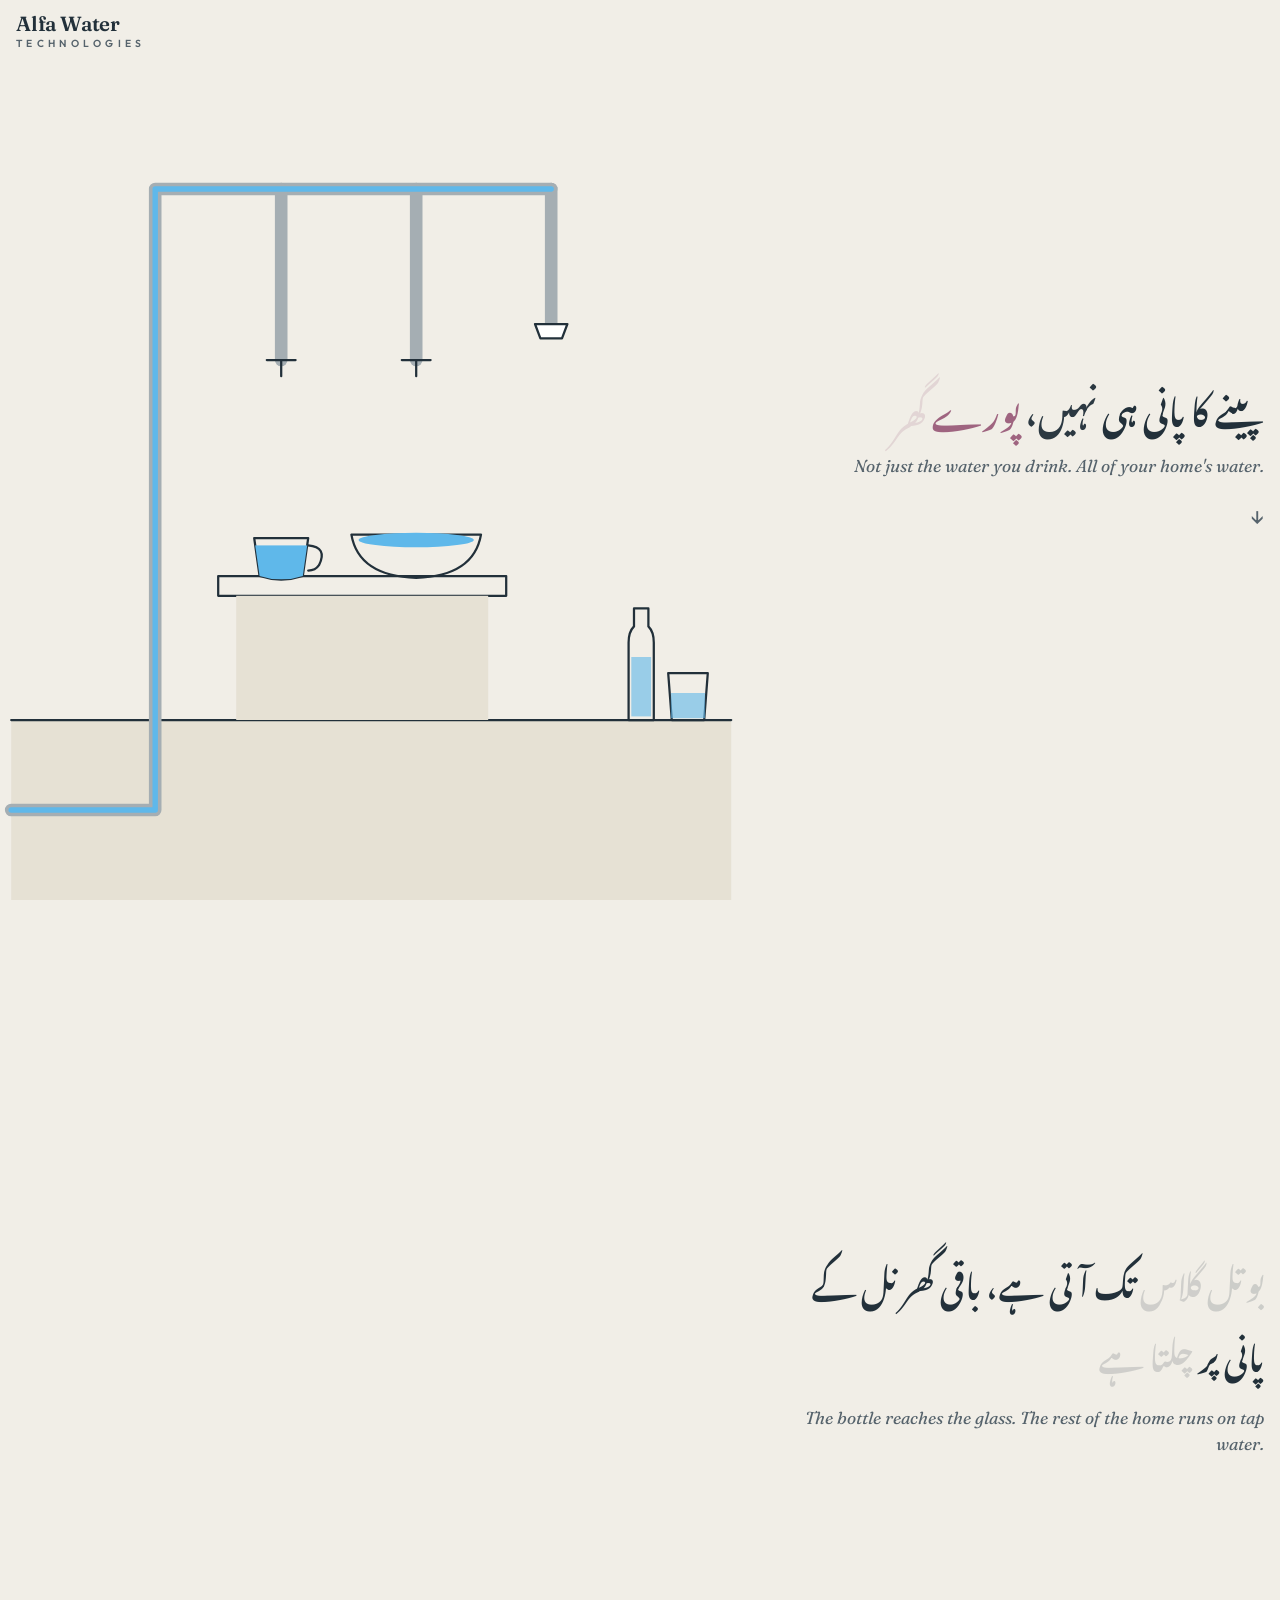
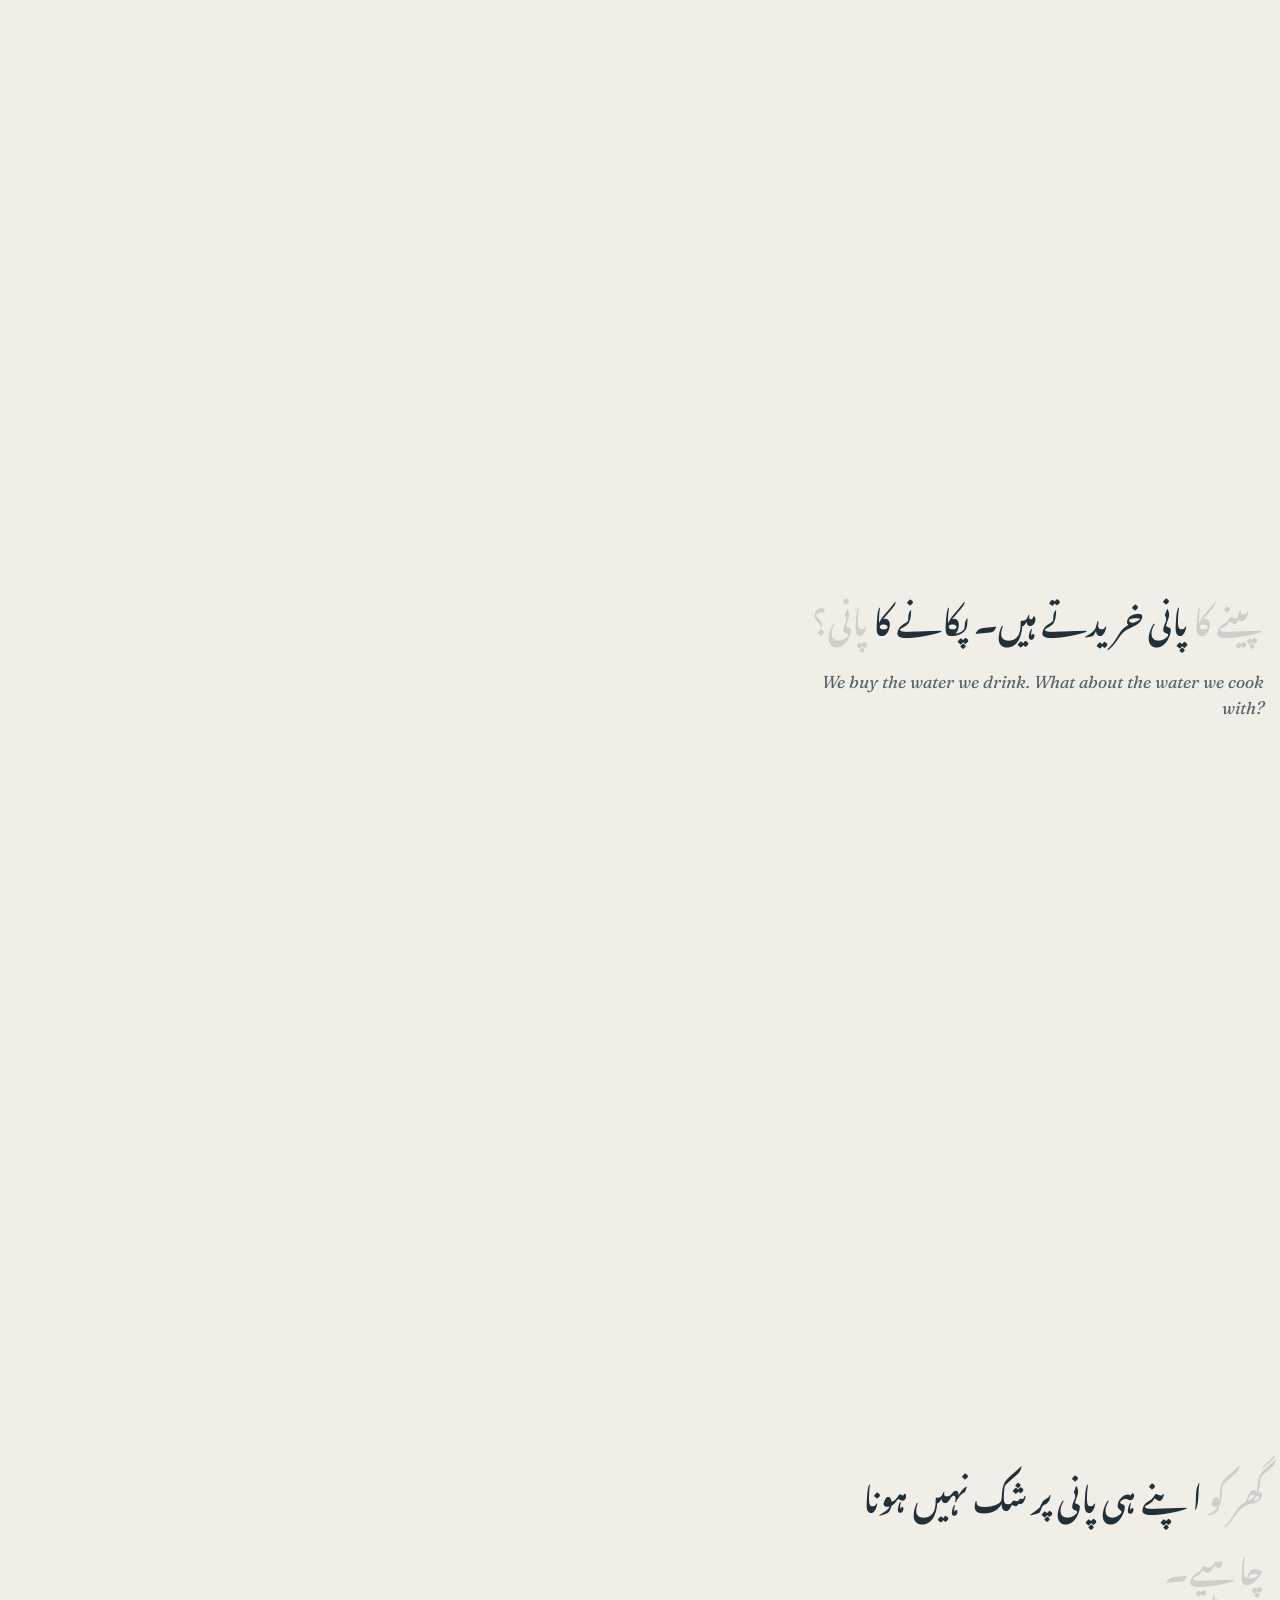
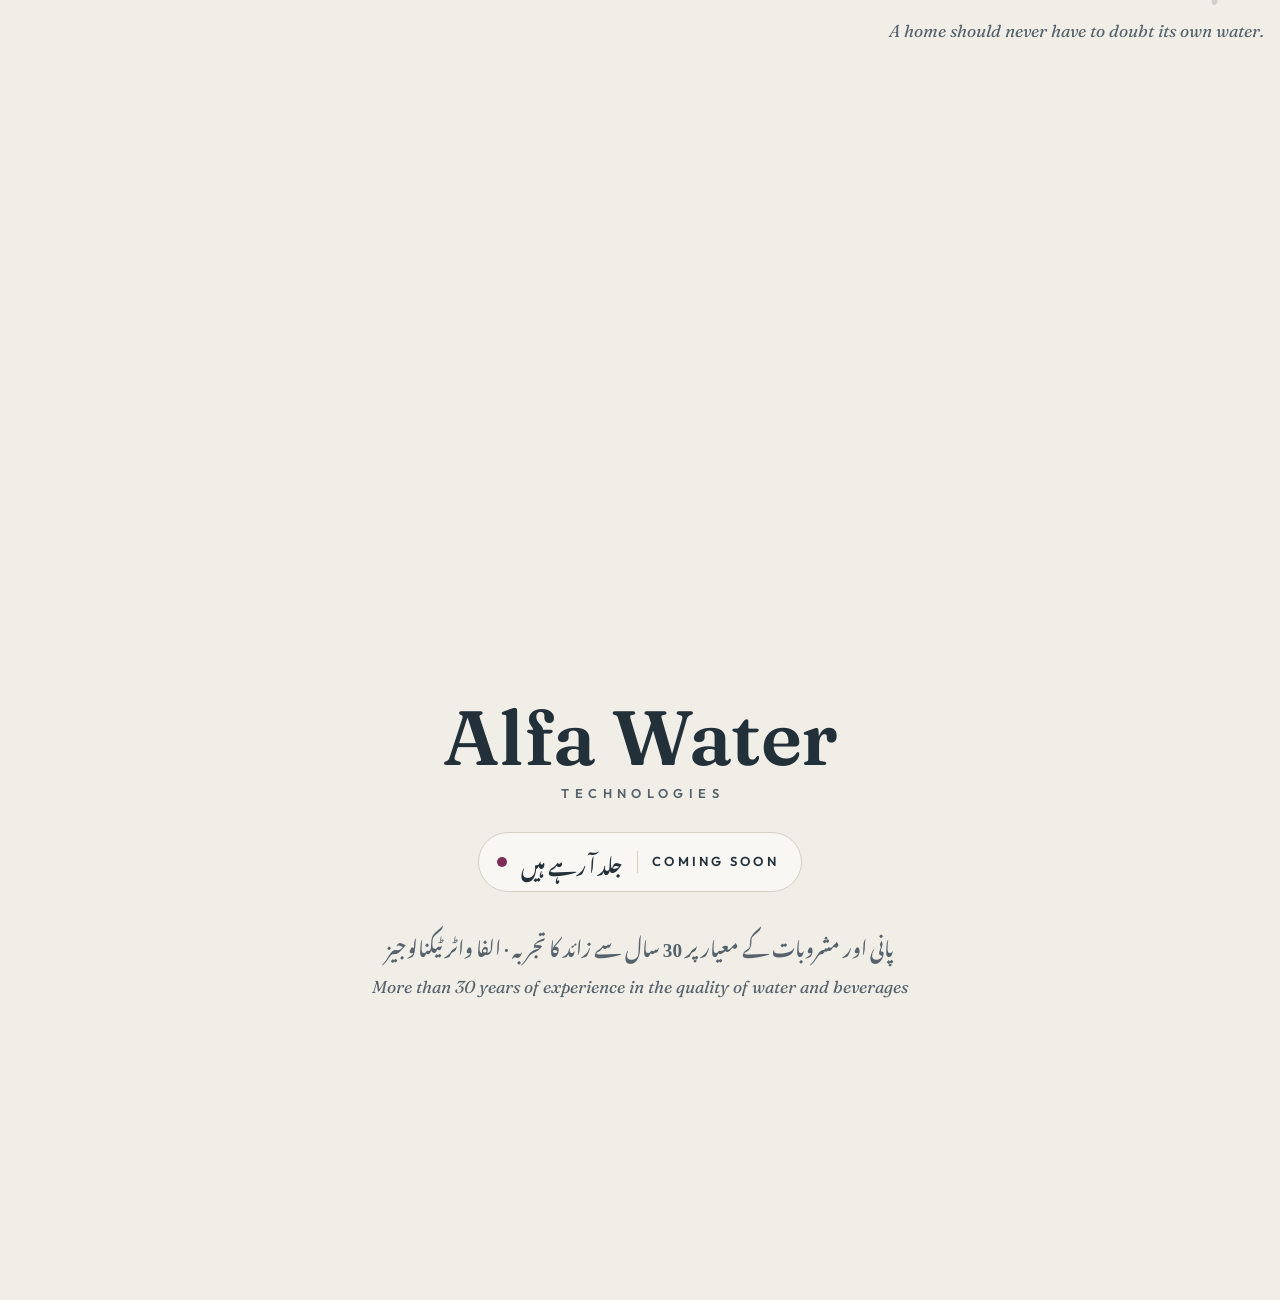
==== alfa/index.html @ 65c17120 "website" ====
<!doctype html>
<html lang="en">
<head>
<meta charset="utf-8">
<meta name="viewport" content="width=device-width, initial-scale=1, viewport-fit=cover">
<title>Alfa Water Technologies | Coming soon</title>
<meta name="description" content="پینے کا پانی ہی نہیں، پورے گھر کا پانی۔ Not just the water you drink. All of your home's water. Coming soon.">
<meta property="og:type" content="website">
<meta property="og:title" content="Alfa Water Technologies | Coming soon">
<meta property="og:description" content="پینے کا پانی ہی نہیں، پورے گھر کا پانی۔ Not just the water you drink. All of your home's water.">
<meta property="og:url" content="https://www.alfawater.pk/alfa/">
<meta property="og:image" content="https://www.alfawater.pk/alfa/og-image.jpg">
<meta property="og:image:width" content="1200">
<meta property="og:image:height" content="630">
<meta name="twitter:card" content="summary_large_image">
<link rel="canonical" href="https://www.alfawater.pk/alfa/">
<meta name="theme-color" content="#F1EEE7">
<link rel="icon" href="../favicon.svg" type="image/svg+xml">
<link rel="preload" href="../fonts/nastaliq-600.woff2" as="font" type="font/woff2" crossorigin>
<link rel="stylesheet" href="../css/base.css">
<style>
/* /alfa: water comes in from the street, runs through the house pipes, and reaches every nal. */
.spark{fill:none;stroke:#fff;stroke-width:2;stroke-linecap:round;stroke-dasharray:6 22;opacity:0;animation:run 1.2s linear infinite}
@keyframes run{to{stroke-dashoffset:-28}}
.ground{fill:#E6E1D4}
.dash{fill:none;stroke:var(--soft);stroke-width:3;stroke-dasharray:4 9;stroke-linecap:round}
.cue{display:block;margin-top:22px;font-size:22px;color:var(--soft);animation:nudge 2.4s ease-in-out infinite;text-align:right}
@keyframes nudge{0%,100%{transform:translateY(0)}50%{transform:translateY(7px)}}
.lbl{font-size:26px}
@media (max-width:860px){ .cue{text-align:center} }
</style>
</head>
<body>
<div class="mark" id="mark">Alfa Water<small>TECHNOLOGIES</small></div>

<div class="track" id="track">
  <div class="stage" aria-hidden="true">
    <svg id="scene" viewBox="0 0 800 1000" preserveAspectRatio="xMidYMid meet" role="img" aria-label="A cross-section of a home. Water comes in from the street main, rises through the wall and runs along the ceiling to the chai tap, the sabzi tap and the shower. A bottle only ever reaches a glass.">
      <rect class="ground" x="0" y="800" width="800" height="200"/>
      <path class="out" d="M0 800H800"/>
      <path class="out" d="M130 800V210H690" style="opacity:0"/>

      <!-- the pipes, grey -->
      <path class="pipe" d="M0 900H160V210H600"/>
      <path class="pipe" d="M300 210V400"/>
      <path class="pipe" d="M450 210V400"/>
      <path class="pipe" d="M600 210V360"/>

      <!-- the water inside them -->
      <path id="w0" class="flow draw" pathLength="1" d="M0 900H160V210H600"/>
      <path id="w1" class="flow draw" pathLength="1" d="M300 210V400"/>
      <path id="w2" class="flow draw" pathLength="1" d="M450 210V400"/>
      <path id="w3" class="flow draw" pathLength="1" d="M600 210V360"/>
      <path class="spark sp" d="M0 900H160V210H600"/>

      <!-- taps -->
      <g class="out">
        <path d="M284 400H316M300 400V418" /><path d="M434 400H466M450 400V418"/>
        <path d="M582 360H618L612 376H588Z" fill="#fff"/>
      </g>

      <!-- counter, cup, karahi -->
      <rect x="230" y="640" width="320" height="22" fill="var(--line)" class="out"/>
      <rect x="250" y="662" width="280" height="138" fill="#E6E1D4"/>
      <g transform="translate(300 598)">
        <clipPath id="cupC"><path d="M-30 0H30L24 42Q0 50-24 42Z"/></clipPath>
        <path d="M30 8q22 2 12 22-4 6-12 6" class="out"/>
        <path d="M-30 0H30L24 42Q0 50-24 42Z" fill="#fff" class="out"/>
        <rect id="cupF" x="-30" y="8" width="60" height="44" fill="var(--water)" opacity="0" clip-path="url(#cupC)"/>
      </g>
      <g transform="translate(450 594)">
        <path d="M-72 0H72Q64 46 0 48Q-64 46-72 0Z" fill="#2E3A42" class="out"/>
        <ellipse id="karF" cx="0" cy="6" rx="64" ry="8" fill="var(--water)" opacity="0"/>
      </g>
      <g id="drip" fill="var(--water)" opacity="0">
        <circle class="dr" cx="300" cy="430" r="4"/><circle class="dr" cx="450" cy="430" r="4"/>
      </g>

      <!-- shower spray -->
      <g id="spray" opacity="0" class="flow" style="stroke-width:3">
        <path d="M590 384V560M600 384V570M610 384V560M580 382L570 540M620 382L630 540"/>
      </g>

      <!-- labels, Urdu over a small English line -->
      <g id="labels" opacity="0" text-anchor="middle">
        <text class="lbl" x="300" y="700">چائے</text>
        <text class="lbl en" x="300" y="722" style="font-size:11px">CHAI</text>
        <text class="lbl" x="450" y="700">سبزی</text>
        <text class="lbl en" x="450" y="722" style="font-size:11px">SABZI</text>
        <text class="lbl" x="600" y="640">نہانا</text>
        <text class="lbl en" x="600" y="662" style="font-size:11px">BATH</text>
      </g>

      <!-- the bottle reaches only the glass -->
      <g id="bottle" transform="translate(700 800)">
        <path d="M-14 0V-86Q-14-98-8-104V-124H8V-104Q14-98 14-86V0Z" fill="rgba(255,255,255,.7)" class="out"/>
        <rect x="-11" y="-70" width="22" height="66" fill="var(--water)" opacity=".6"/>
      </g>
      <g transform="translate(752 800)">
        <path d="M-18 0L-22 -52H22L18 0Z" fill="rgba(255,255,255,.7)" class="out"/>
        <rect x="-19" y="-30" width="38" height="28" fill="var(--water)" opacity=".6"/>
      </g>
      <path id="btl" class="dash" d="M714 -0" style="opacity:0"/>
    </svg>
  </div>

  <section class="panel" id="p0">
    <div class="copy">
      <h1 class="ur tag" id="tagline" lang="ur" dir="rtl">پینے کا پانی ہی نہیں، <span class="k">پورے گھر</span> کا پانی</h1>
      <span class="en">Not just the water you drink. All of your home's water.</span>
      <span class="cue" aria-hidden="true">↓</span>
    </div>
  </section>

  <section class="panel" id="p1">
    <div class="copy stack">
      <p lang="ur" dir="rtl" class="ur" data-reveal>بوتل گلاس تک آتی ہے، باقی گھر نل کے پانی پر چلتا ہے</p>
      <span class="en">The bottle reaches the glass. The rest of the home runs on tap water.</span>
    </div>
  </section>

  <section class="panel" id="p2">
    <div class="copy stack">
      <p lang="ur" dir="rtl" class="ur" data-reveal>پینے کا پانی خریدتے ہیں۔ پکانے کا پانی؟</p>
      <span class="en">We buy the water we drink. What about the water we cook with?</span>
    </div>
  </section>

  <section class="panel" id="p3">
    <div class="copy stack">
      <p lang="ur" dir="rtl" class="ur" data-reveal>گھر کو اپنے ہی پانی پر شک نہیں ہونا چاہیے۔</p>
      <span class="en">A home should never have to doubt its own water.</span>
    </div>
  </section>

  <section class="panel end" id="p4">
    <div class="copy">
      <div class="endname">Alfa Water<small>TECHNOLOGIES</small></div>
      <div class="pill"><span class="dot"></span><span class="u" lang="ur" dir="rtl">جلد آ رہے ہیں</span><span class="bar"></span><span class="e">Coming soon</span></div>
      <div>
        <p lang="ur" dir="rtl" class="ur small">پانی اور مشروبات کے معیار پر 30 سال سے زائد کا تجربہ · الفا واٹر ٹیکنالوجیز</p>
        <span class="en" style="text-align:center">More than 30 years of experience in the quality of water and beverages</span>
      </div>
    </div>
  </section>
</div>

<script src="../js/gsap.min.js"></script>
<script src="../js/ScrollTrigger.min.js"></script>
<script src="../js/story.js"></script>
<script>
(function(){
  var S = window.Story, $ = function(s){ return document.querySelector(s); }, $$ = function(s){ return document.querySelectorAll(s); };
  var svg = $('#scene');
  function frame(){ svg.setAttribute('viewBox', window.innerWidth <= 860 ? '0 120 800 800' : '0 0 800 1000'); }
  frame(); window.addEventListener('resize', frame);

  // the bottle's short dashed path to the glass
  $('#btl').setAttribute('d', 'M714 720C722 700 734 700 742 724');

  S.fit($('#tagline'));
  S.intro($('#tagline'), .4);
  $$('[data-reveal]').forEach(S.reveal);
  if(!S.ready) return;
  gsap.registerPlugin(ScrollTrigger);

  // complete without motion
  if(S.reduce){
    $$('.draw').forEach(function(p){ p.style.opacity = 1; });
    ['#cupF','#karF','#labels','#spray'].forEach(function(s){ $(s).style.opacity = 1; });
    $('#btl').style.opacity = 1;
    new IntersectionObserver(function(es){ es.forEach(function(e){ $('#scene').style.opacity = e.isIntersecting ? 0 : 1; }); }, {threshold: .5}).observe($('#p4'));
    return;
  }

  // on load the water comes in from the street and runs to every tap
  var intro = gsap.timeline({delay: .3, defaults: {ease: 'none'}});
  [['#w0',0,2.2],['#w1',2.0,.5],['#w2',2.1,.5],['#w3',2.2,.5]].forEach(function(a){ S.draw(intro, $(a[0]), a[1], a[2]); });
  intro.to('.sp', {opacity: .65, duration: .3}, 2.5).to('#drip', {opacity: 1, duration: .2}, 2.7);
  gsap.fromTo('.dr', {y: 0, opacity: 1}, {y: 40, opacity: 0, duration: .9, repeat: -1, stagger: .45, ease: 'power1.in', delay: 3.2});

  // then the page scrolls
  gsap.set(['#cupF','#karF','#spray','#labels'], {opacity: 0});
  var tl = gsap.timeline({defaults: {ease: 'none'}, scrollTrigger: {trigger: '#track', start: 'top top', end: 'bottom bottom', scrub: .8}});
  tl.to('#btl', {opacity: 1, duration: .3}, .9);
  tl.to('#bottle', {y: -6, duration: .2, yoyo: true, repeat: 1}, 1.0);
  tl.to('#labels', {opacity: 1, duration: .3}, 1.0);
  tl.to('#spray', {opacity: .9, duration: .3}, 1.3);
  tl.to('#cupF', {opacity: 1, duration: .4}, 2.0);
  tl.to('#karF', {opacity: 1, duration: .5}, 2.2);
  tl.to('#scene', {opacity: 0, duration: .2}, 3.55);
  tl.to({}, {duration: .01}, 3.99);

  ScrollTrigger.create({trigger: '#p4', start: 'top 70%', toggleClass: {targets: '#mark', className: 'off'}});
})();
</script>
</body>
</html>
---- css/base.css ----
/* Alfa Water journey pages: shared style. Temporary colours until the logo and colours are chosen. */
@font-face{font-family:"Nastaliq";src:url(../fonts/nastaliq-600.woff2) format("woff2");font-weight:600;font-style:normal;font-display:swap}
@font-face{font-family:"Fraunces";src:url(../fonts/fraunces-600.woff2) format("woff2");font-weight:600;font-style:normal;font-display:swap}
@font-face{font-family:"Fraunces";src:url(../fonts/fraunces-400-italic.woff2) format("woff2");font-weight:400;font-style:italic;font-display:swap}
@font-face{font-family:"Outfit";src:url(../fonts/outfit-400.woff2) format("woff2");font-weight:400;font-style:normal;font-display:swap}
@font-face{font-family:"Outfit";src:url(../fonts/outfit-600.woff2) format("woff2");font-weight:600;font-style:normal;font-display:swap}

:root{
  color-scheme:light;
  --page:#F1EEE7;      /* chuna */
  --paper:#FBFAF7;
  --ink:#22303A;
  --soft:#56636C;
  --line:#D6D0C3;
  --key:#7E2E57;       /* phalsa, for the key words and the coming soon dot */
  --water:#5FB8EA;     /* clean water is crystal blue */
  --water-lt:#BFE6FA;
  --rust:#B5652A;      /* rust belongs to the dirt only */
  --sun:#FFF1C9;
  --pipe:#A5AEB3;
  --gutter:max(16px,env(safe-area-inset-left,0px));
  --gutter-r:max(16px,env(safe-area-inset-right,0px));
}
*{box-sizing:border-box;margin:0;padding:0}
html{-webkit-text-size-adjust:100%}
body{background:var(--page);color:var(--ink);font-family:"Outfit",system-ui,sans-serif;line-height:1.5;overflow-x:hidden}
a{color:inherit}

/* the name, fixed top left */
.mark{position:fixed;z-index:5;left:var(--gutter);top:calc(14px + env(safe-area-inset-top,0px));font-family:"Fraunces",Georgia,serif;font-weight:600;font-size:clamp(17px,1.6vw,22px);line-height:1;color:var(--ink);letter-spacing:-.2px;transition:opacity .5s}
.mark small{display:block;margin-top:.45em;font-family:"Outfit",system-ui,sans-serif;font-weight:600;font-size:.5em;letter-spacing:.42em;color:var(--soft)}
.mark.off{opacity:0;pointer-events:none}

/* the scene stays, the words scroll over it */
.track{position:relative}
.stage{position:sticky;top:0;height:100svh;margin-bottom:-100svh;z-index:0;overflow:hidden}
.stage svg{position:absolute;left:0;top:0;width:58%;height:100%;display:block;overflow:visible}
.panel{position:relative;z-index:1;min-height:100svh;display:flex;align-items:center;justify-content:flex-end;padding:0 var(--gutter-r) 0 var(--gutter)}
.copy{width:min(38%,520px);text-align:right}
.ur{font-family:"Nastaliq","Noto Nastaliq Urdu",serif;font-weight:600;direction:rtl;color:var(--ink);line-height:2.25;font-size:clamp(21px,2.5vw,34px)}
.ur .k{color:var(--key)}
.ur.tag{white-space:nowrap;display:block;font-size:clamp(20px,2.7vw,38px)}
.ur.small{font-size:clamp(15px,1.5vw,20px);line-height:2.1;color:var(--soft)}
.en{display:block;margin-top:10px;direction:ltr;font-family:"Fraunces",Georgia,serif;font-style:italic;font-weight:400;font-size:clamp(14px,1.35vw,18px);line-height:1.5;color:var(--soft)}
.stack>*+*{margin-top:18px}

.pill{display:inline-flex;align-items:center;gap:14px;padding:10px 22px 10px 18px;border-radius:999px;border:1.5px solid var(--line);background:rgba(255,255,255,.55)}
.pill .dot{width:10px;height:10px;border-radius:50%;background:var(--key);position:relative}
.pill .dot::after{content:"";position:absolute;inset:-6px;border-radius:50%;border:2px solid var(--key);opacity:0;animation:ping 2.2s ease-out infinite}
@keyframes ping{0%{opacity:.6;transform:scale(.6)}100%{opacity:0;transform:scale(1.8)}}
.pill .u,.pill .e{white-space:nowrap}
.pill .u{font-family:"Nastaliq","Noto Nastaliq Urdu",serif;font-weight:600;font-size:20px;line-height:1.9;direction:rtl}
.pill .e{font-weight:600;font-size:13px;letter-spacing:.24em;text-transform:uppercase}
.pill .bar{width:1px;height:22px;background:var(--line)}

.endname{font-family:"Fraunces",Georgia,serif;font-weight:600;font-size:clamp(40px,6vw,84px);line-height:1;letter-spacing:-.5px}
.endname small{display:block;margin-top:10px;font-family:"Outfit",system-ui,sans-serif;font-weight:600;font-size:clamp(11px,1vw,14px);letter-spacing:.42em;color:var(--soft);padding-left:.42em}
.panel.end{justify-content:center;text-align:center;background:var(--page);z-index:2}
.panel.end .copy{width:min(92%,760px);text-align:center;display:flex;flex-direction:column;align-items:center;gap:clamp(18px,3vw,32px)}

/* scene drawing helpers */
.pipe{fill:none;stroke:var(--pipe);stroke-linecap:round;stroke-linejoin:round;stroke-width:14}
.flow{fill:none;stroke:var(--water);stroke-linecap:round;stroke-linejoin:round;stroke-width:6}
.flow.rust{stroke:var(--rust)}
.draw{stroke-dasharray:1;stroke-dashoffset:0}
.out{fill:none;stroke:var(--ink);stroke-width:2.5;stroke-linejoin:round;stroke-linecap:round}
.lbl{font-family:"Nastaliq","Noto Nastaliq Urdu",serif;font-weight:600;fill:var(--ink);font-size:30px;direction:rtl}
.lbl.en{font-family:"Outfit",system-ui,sans-serif;font-weight:600;font-style:normal;font-size:12px;letter-spacing:.14em;fill:var(--soft);margin:0;display:inline;line-height:1}

@media (max-width:860px){
  .stage svg{width:100%;height:60%;top:calc(34px + env(safe-area-inset-top,0px))}
  .panel{align-items:flex-end;justify-content:center;padding-bottom:calc(5svh + env(safe-area-inset-bottom,0px))}
  .copy{width:100%;text-align:center;padding:34px 0 0;background:linear-gradient(to top,var(--page) 74%,rgba(241,238,231,0))}
  .en{text-align:center}
  .ur{font-size:clamp(20px,5.6vw,28px)}
  .ur.tag{font-size:clamp(18px,5vw,24px)}
  .ur.small{font-size:16px}
  .panel.end{align-items:center}
  .panel.end .copy{background:none;padding:0}
  .pill{gap:10px;padding:8px 16px 8px 14px}
  .pill .u{font-size:18px}
  .pill .e{font-size:12px;letter-spacing:.16em}
}
@media (max-width:860px) and (max-height:700px){
  .stage svg{height:42%}
  .copy{padding-top:16px}
  .ur{font-size:clamp(17px,4.6vw,22px);line-height:2.1}
  .en{font-size:13px}
}
@media (prefers-reduced-motion:reduce){
  *{animation:none!important;transition:none!important}
}
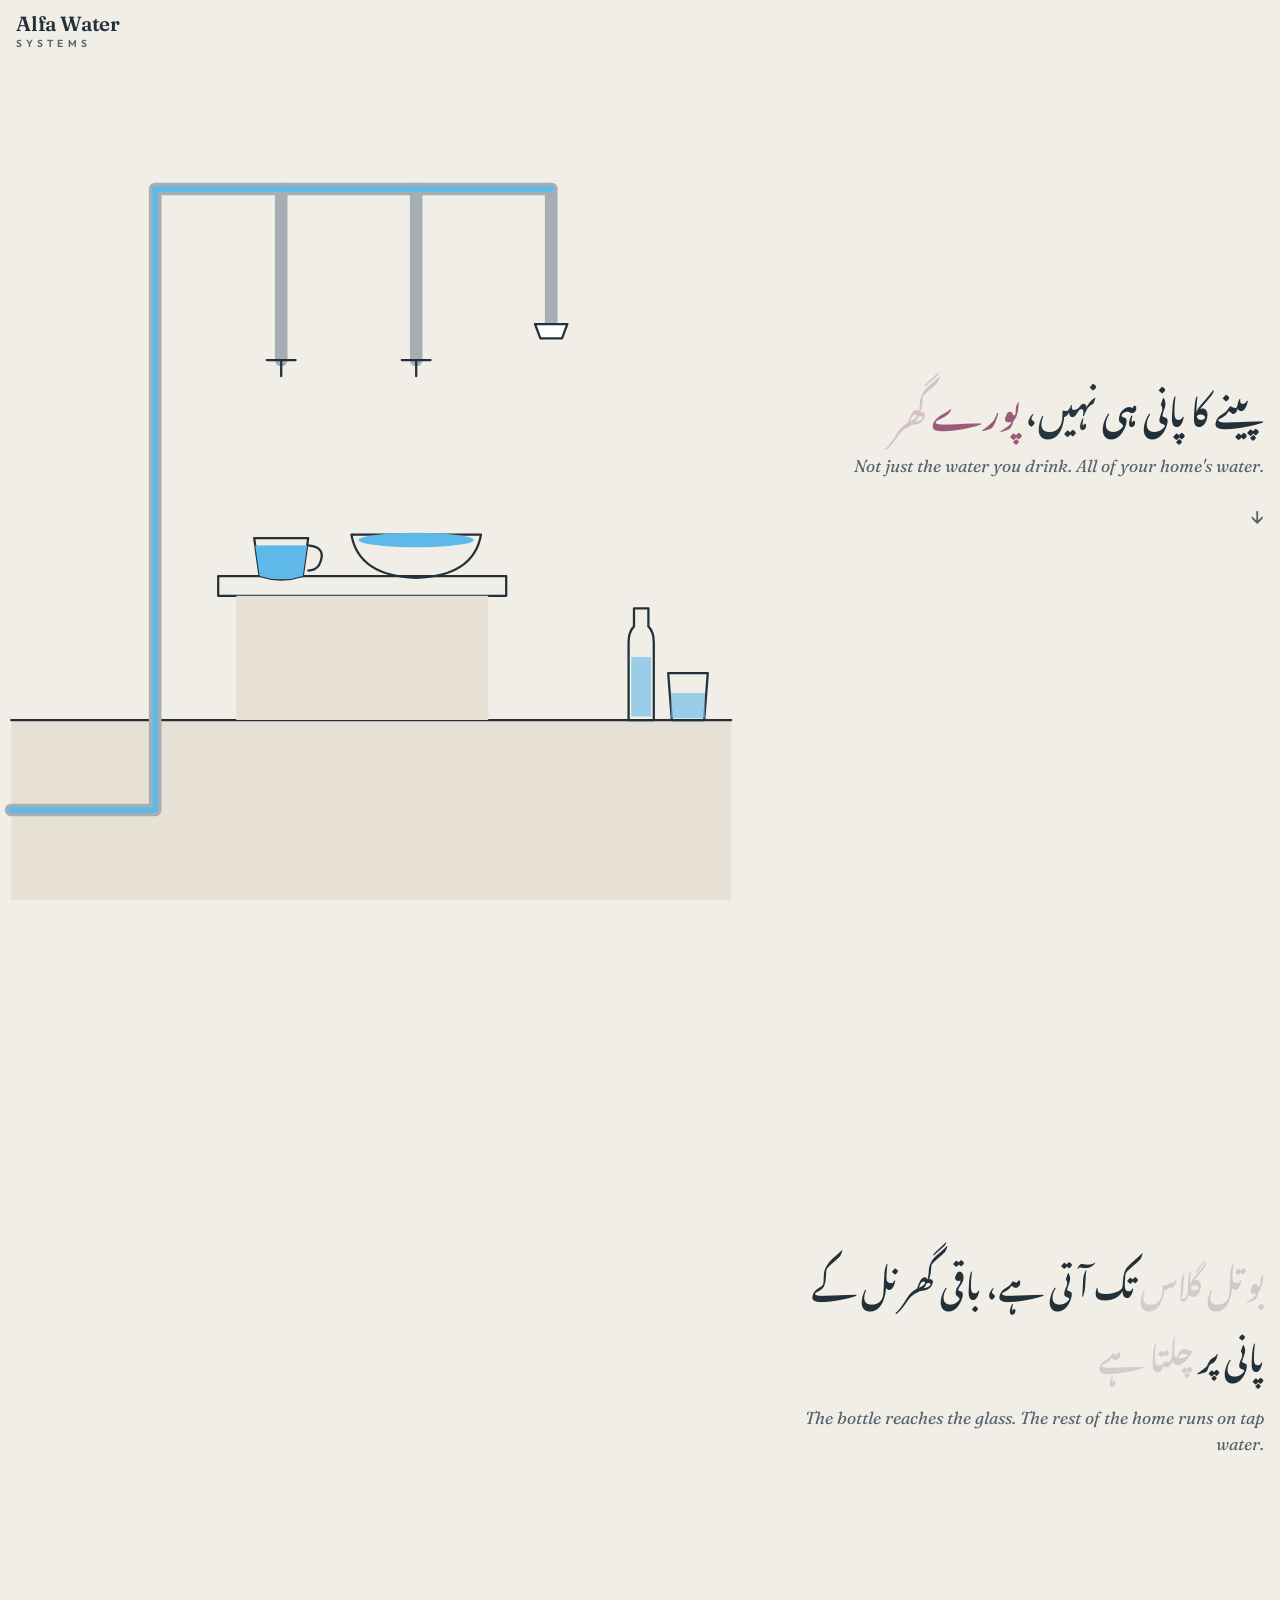
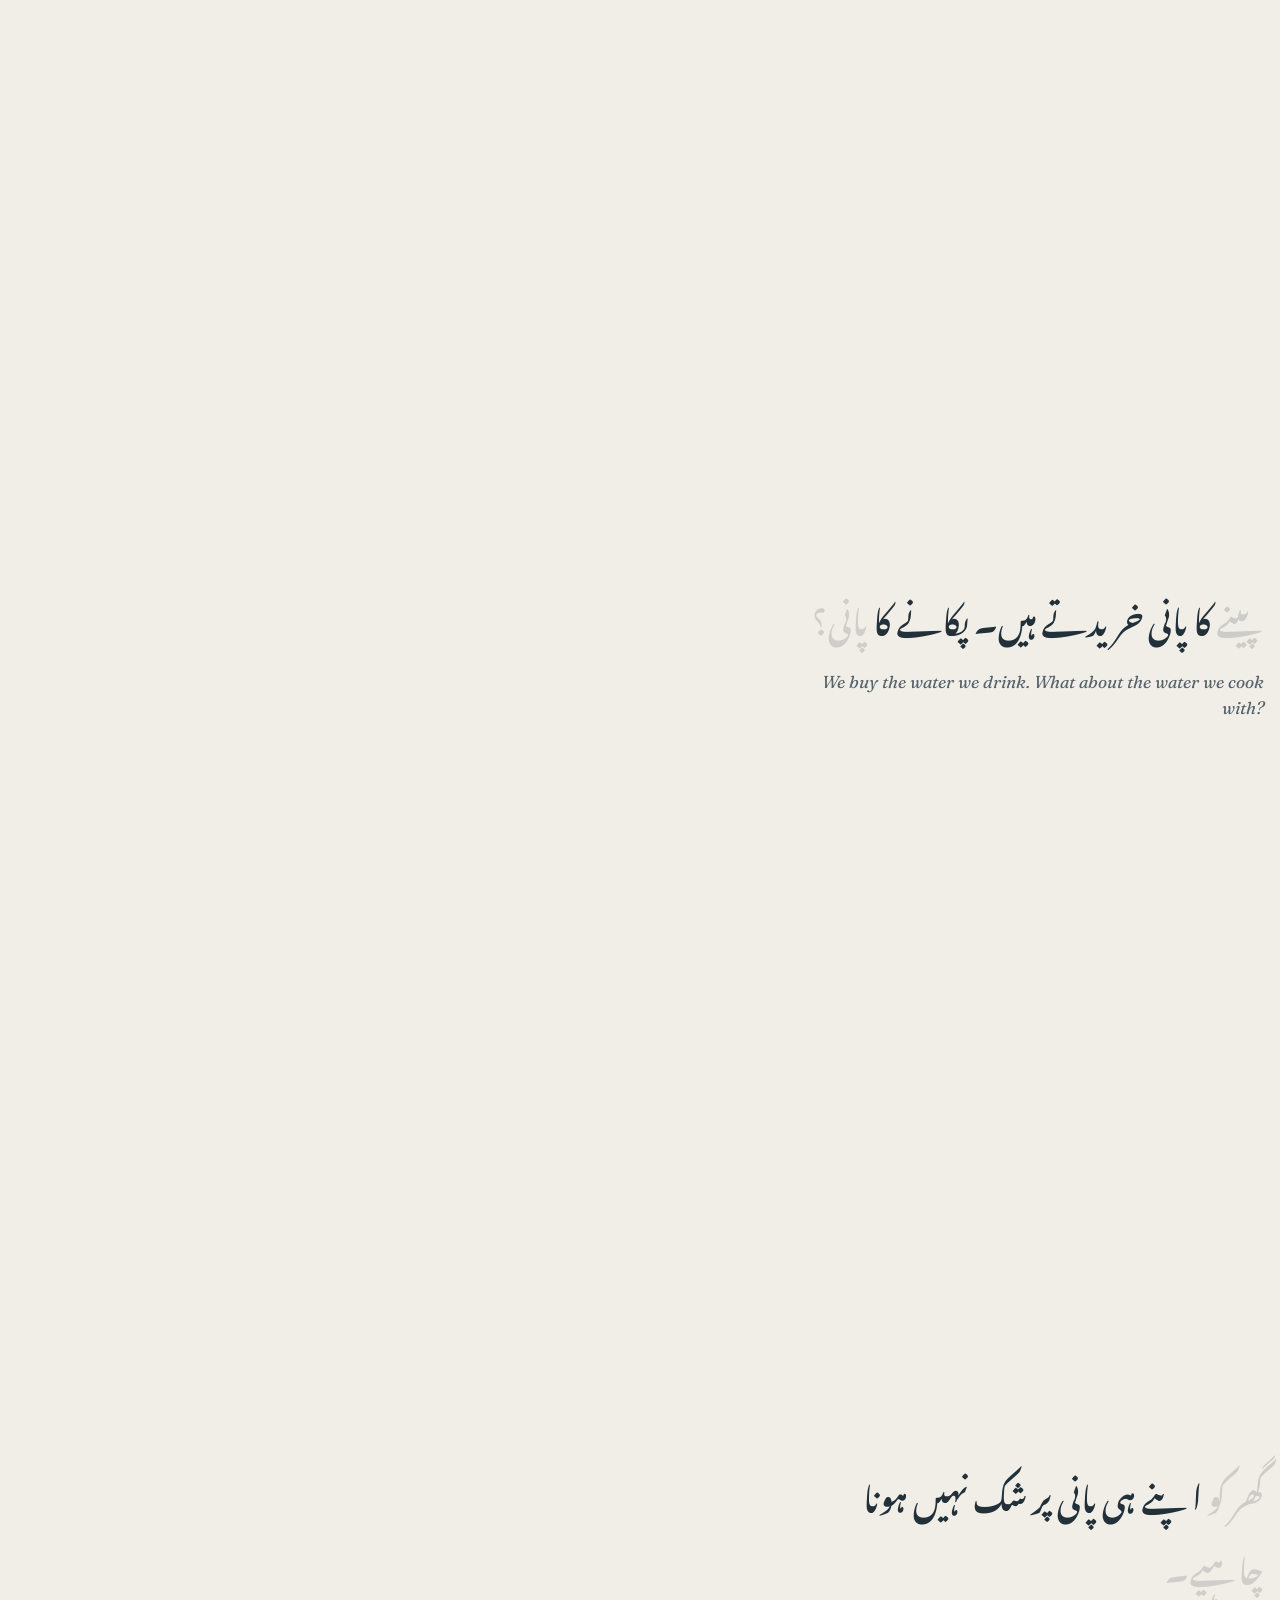
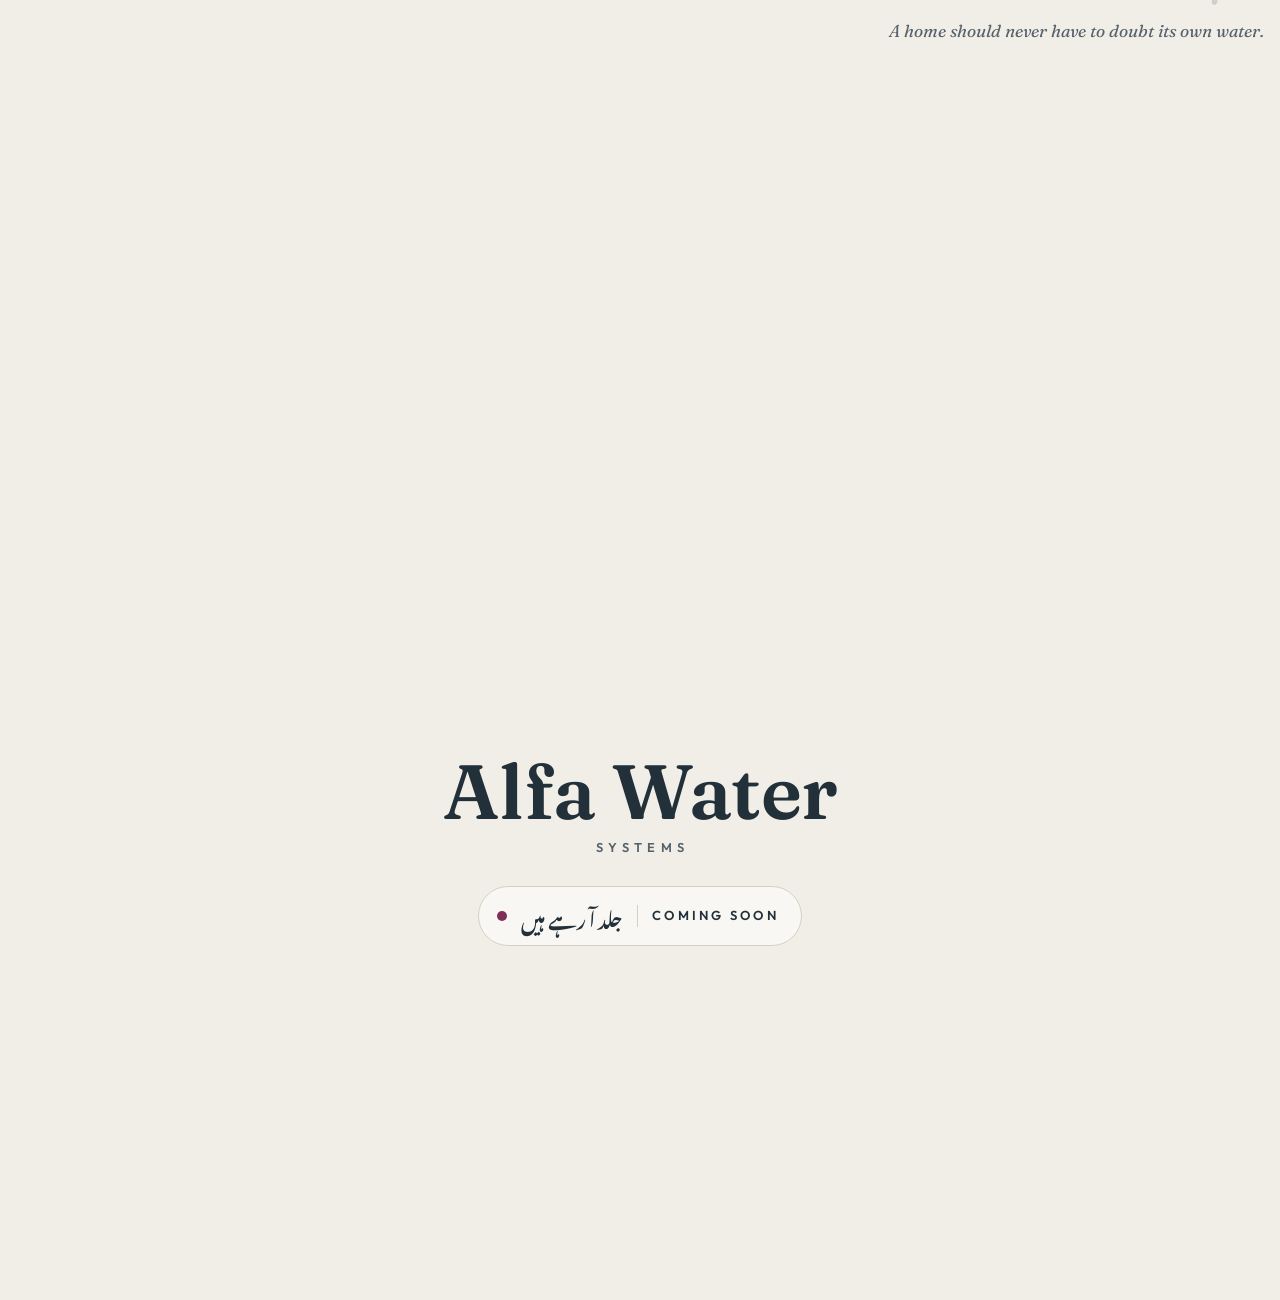
==== commit 3a21febd: "alfa" ====
--- a/alfa/index.html
+++ b/alfa/index.html
@@ -3,10 +3,10 @@
 <head>
 <meta charset="utf-8">
 <meta name="viewport" content="width=device-width, initial-scale=1, viewport-fit=cover">
-<title>Alfa Water Technologies | Coming soon</title>
+<title>Alfa Water Systems | Coming soon</title>
 <meta name="description" content="پینے کا پانی ہی نہیں، پورے گھر کا پانی۔ Not just the water you drink. All of your home's water. Coming soon.">
 <meta property="og:type" content="website">
-<meta property="og:title" content="Alfa Water Technologies | Coming soon">
+<meta property="og:title" content="Alfa Water Systems | Coming soon">
 <meta property="og:description" content="پینے کا پانی ہی نہیں، پورے گھر کا پانی۔ Not just the water you drink. All of your home's water.">
 <meta property="og:url" content="https://www.alfawater.pk/alfa/">
 <meta property="og:image" content="https://www.alfawater.pk/alfa/og-image.jpg">
@@ -31,7 +31,7 @@
 </style>
 </head>
 <body>
-<div class="mark" id="mark">Alfa Water<small>TECHNOLOGIES</small></div>
+<div class="mark" id="mark">Alfa Water<small>SYSTEMS</small></div>
 
 <div class="track" id="track">
   <div class="stage" aria-hidden="true">
@@ -135,12 +135,8 @@
 
   <section class="panel end" id="p4">
     <div class="copy">
-      <div class="endname">Alfa Water<small>TECHNOLOGIES</small></div>
+      <div class="endname">Alfa Water<small>SYSTEMS</small></div>
       <div class="pill"><span class="dot"></span><span class="u" lang="ur" dir="rtl">جلد آ رہے ہیں</span><span class="bar"></span><span class="e">Coming soon</span></div>
-      <div>
-        <p lang="ur" dir="rtl" class="ur small">پانی اور مشروبات کے معیار پر 30 سال سے زائد کا تجربہ · الفا واٹر ٹیکنالوجیز</p>
-        <span class="en" style="text-align:center">More than 30 years of experience in the quality of water and beverages</span>
-      </div>
     </div>
   </section>
 </div>
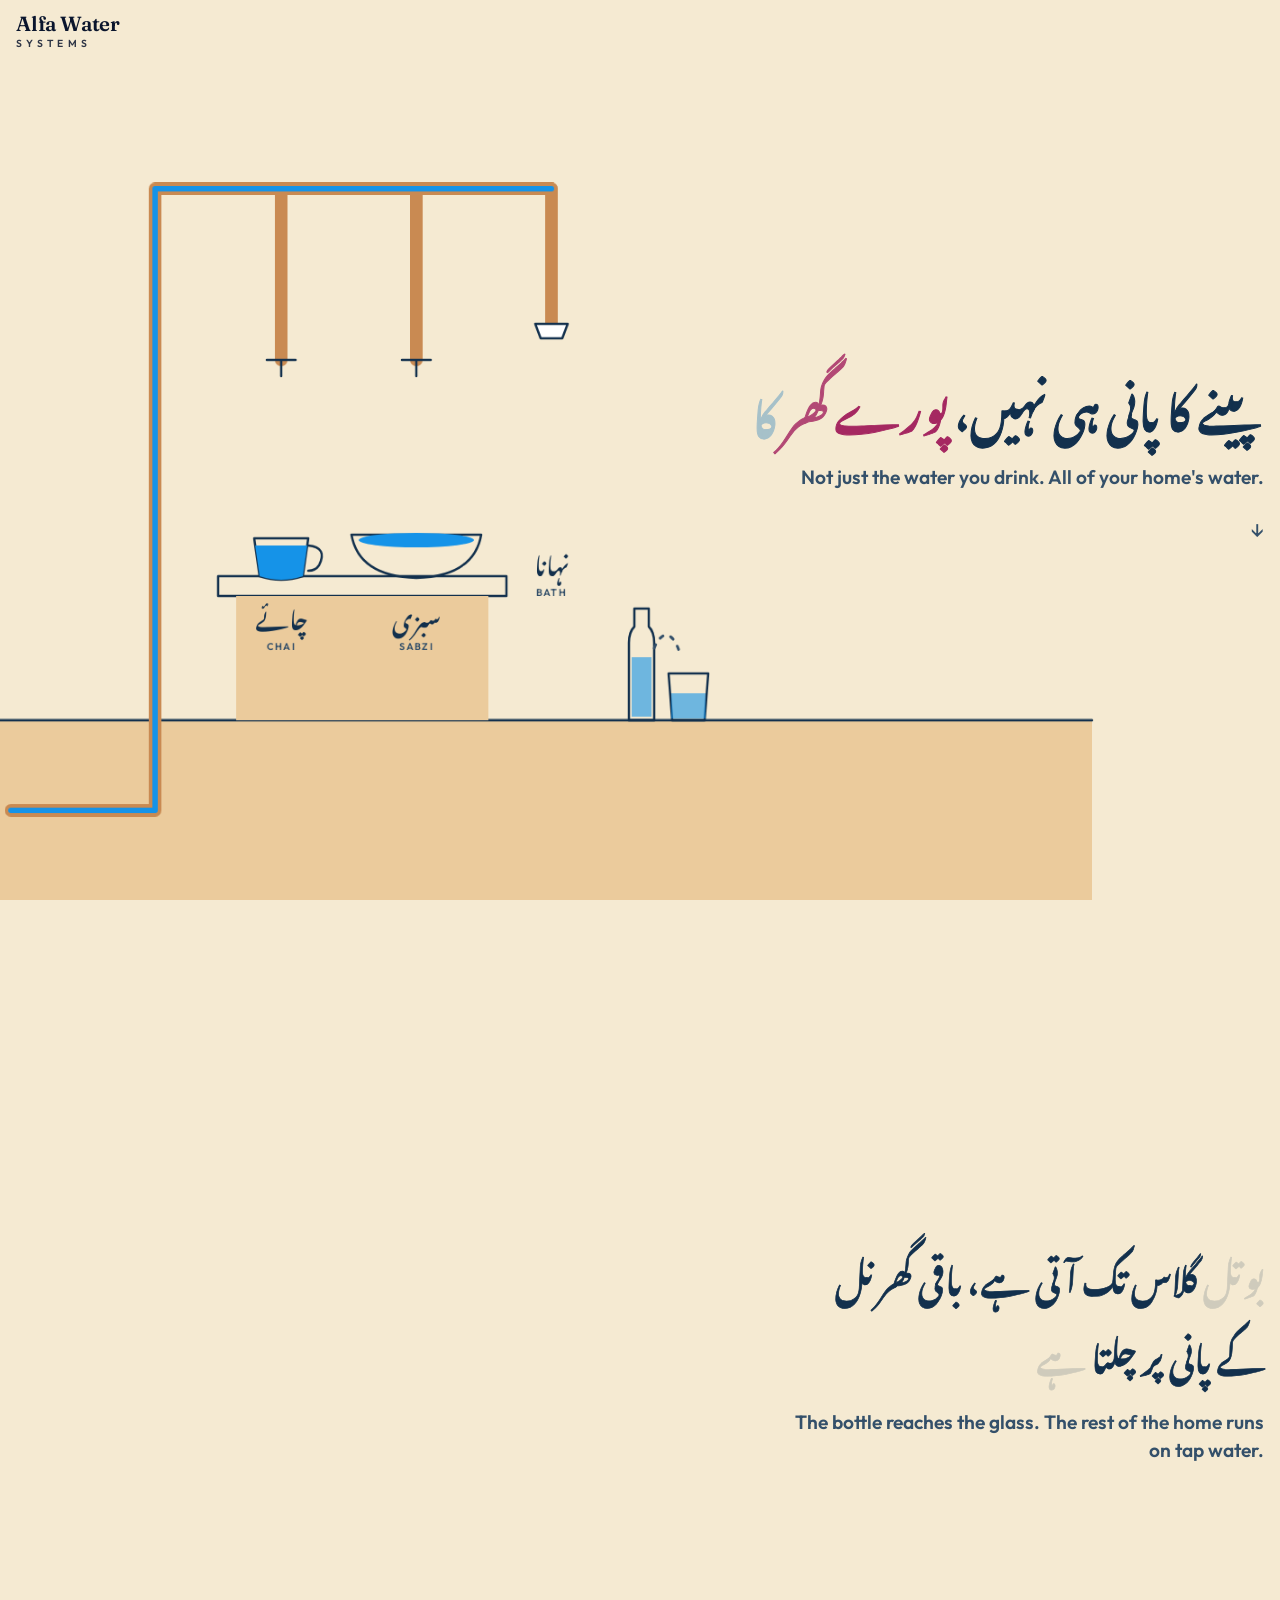
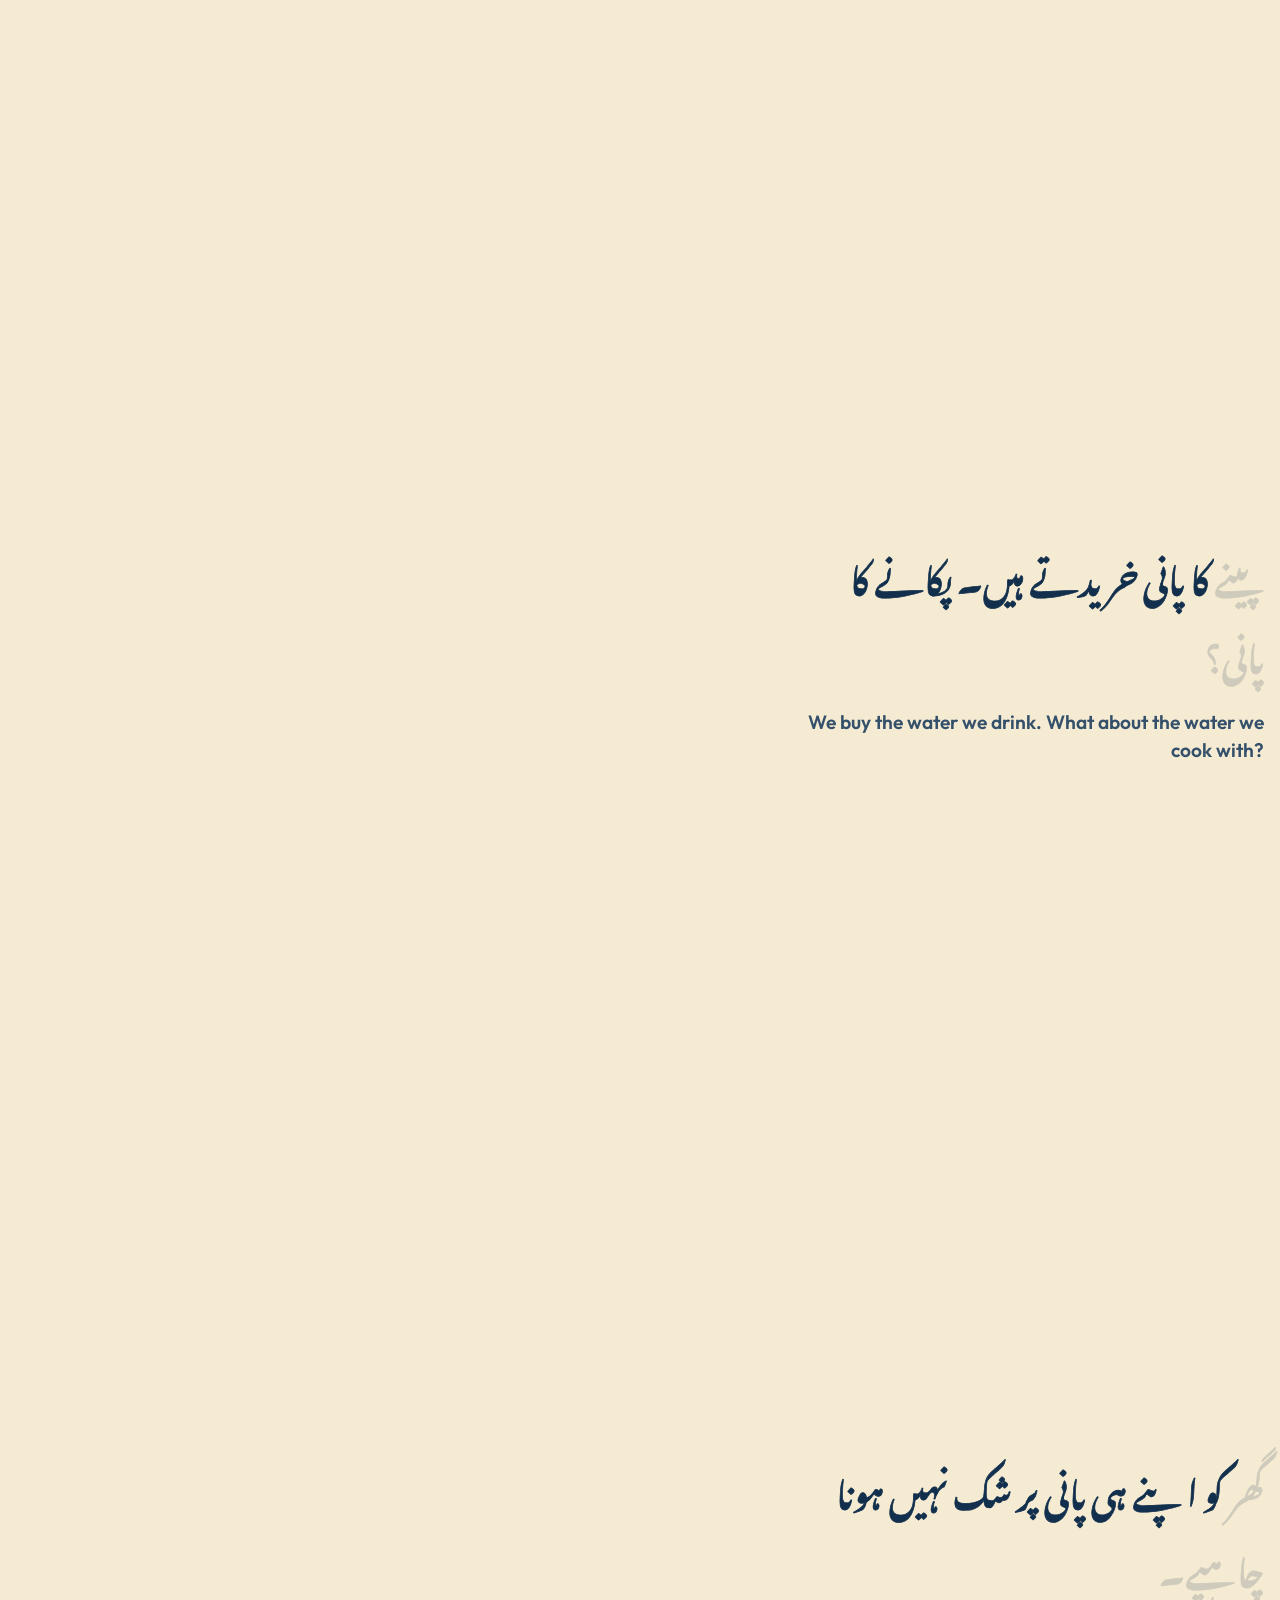
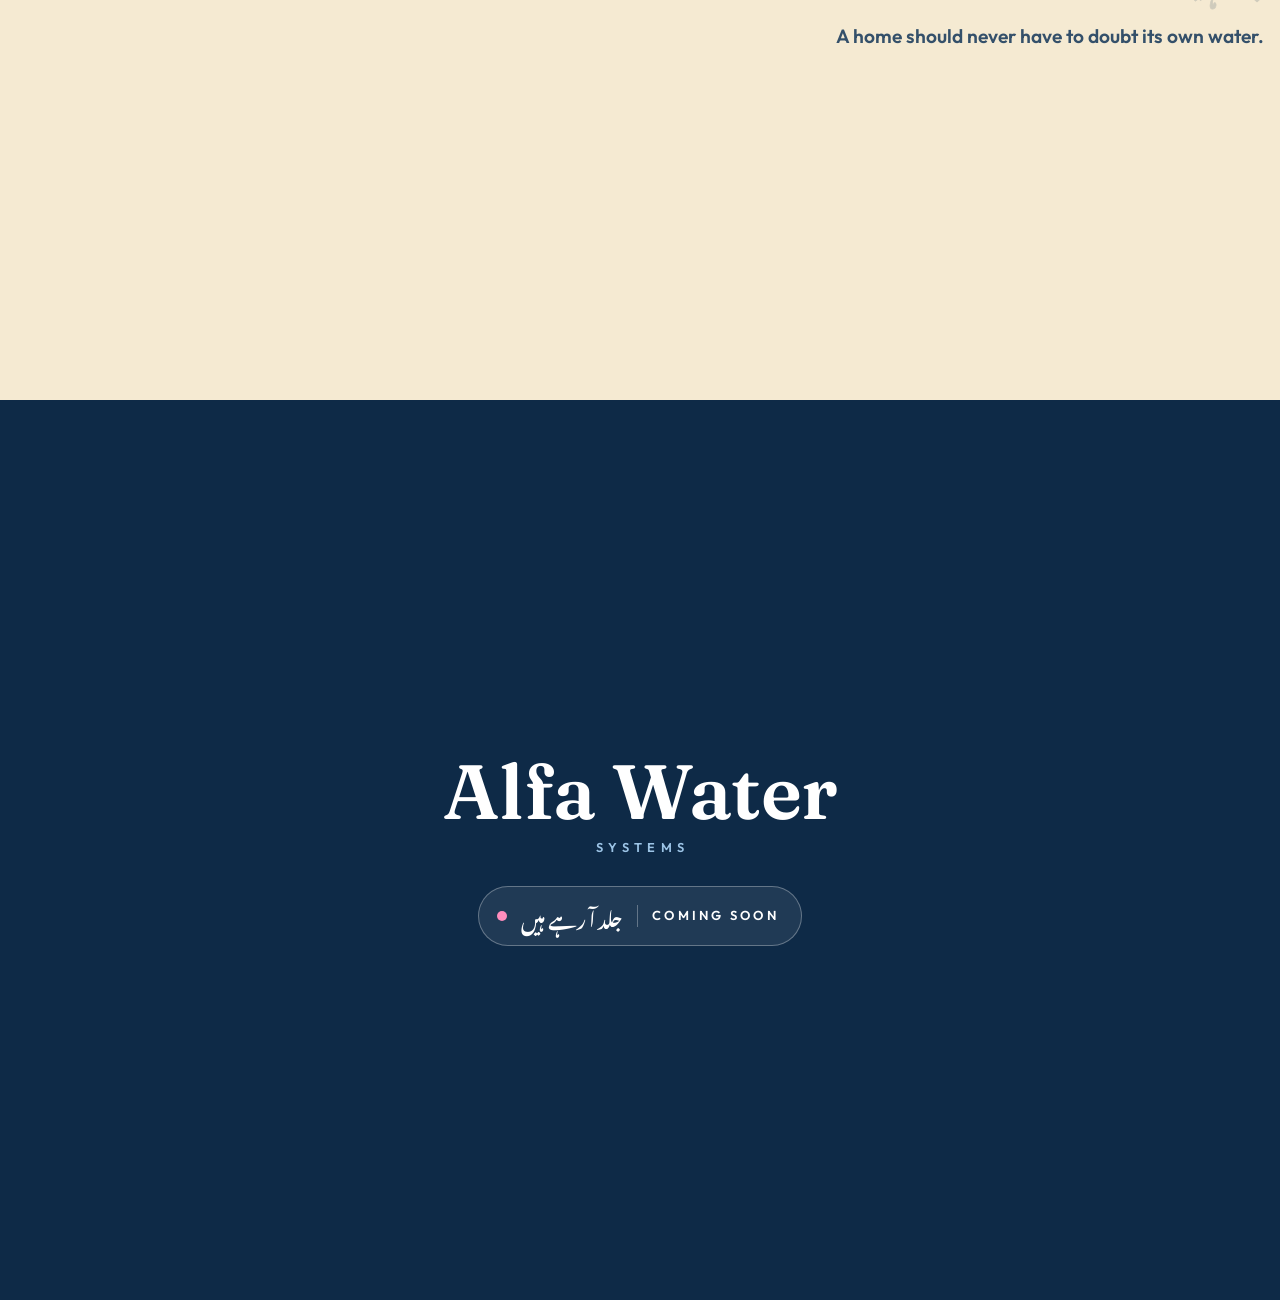
==== commit 73de097b: "Alfa Major updates" ====
--- a/alfa/index.html
+++ b/alfa/index.html
@@ -1,194 +1,7 @@
 <!doctype html>
-<html lang="en">
-<head>
-<meta charset="utf-8">
-<meta name="viewport" content="width=device-width, initial-scale=1, viewport-fit=cover">
-<title>Alfa Water Systems | Coming soon</title>
-<meta name="description" content="پینے کا پانی ہی نہیں، پورے گھر کا پانی۔ Not just the water you drink. All of your home's water. Coming soon.">
-<meta property="og:type" content="website">
-<meta property="og:title" content="Alfa Water Systems | Coming soon">
-<meta property="og:description" content="پینے کا پانی ہی نہیں، پورے گھر کا پانی۔ Not just the water you drink. All of your home's water.">
-<meta property="og:url" content="https://www.alfawater.pk/alfa/">
-<meta property="og:image" content="https://www.alfawater.pk/alfa/og-image.jpg">
-<meta property="og:image:width" content="1200">
-<meta property="og:image:height" content="630">
-<meta name="twitter:card" content="summary_large_image">
-<link rel="canonical" href="https://www.alfawater.pk/alfa/">
-<meta name="theme-color" content="#F1EEE7">
-<link rel="icon" href="../favicon.svg" type="image/svg+xml">
-<link rel="preload" href="../fonts/nastaliq-600.woff2" as="font" type="font/woff2" crossorigin>
-<link rel="stylesheet" href="../css/base.css">
-<style>
-/* /alfa: water comes in from the street, runs through the house pipes, and reaches every nal. */
-.spark{fill:none;stroke:#fff;stroke-width:2;stroke-linecap:round;stroke-dasharray:6 22;opacity:0;animation:run 1.2s linear infinite}
-@keyframes run{to{stroke-dashoffset:-28}}
-.ground{fill:#E6E1D4}
-.dash{fill:none;stroke:var(--soft);stroke-width:3;stroke-dasharray:4 9;stroke-linecap:round}
-.cue{display:block;margin-top:22px;font-size:22px;color:var(--soft);animation:nudge 2.4s ease-in-out infinite;text-align:right}
-@keyframes nudge{0%,100%{transform:translateY(0)}50%{transform:translateY(7px)}}
-.lbl{font-size:26px}
-@media (max-width:860px){ .cue{text-align:center} }
-</style>
-</head>
-<body>
-<div class="mark" id="mark">Alfa Water<small>SYSTEMS</small></div>
-
-<div class="track" id="track">
-  <div class="stage" aria-hidden="true">
-    <svg id="scene" viewBox="0 0 800 1000" preserveAspectRatio="xMidYMid meet" role="img" aria-label="A cross-section of a home. Water comes in from the street main, rises through the wall and runs along the ceiling to the chai tap, the sabzi tap and the shower. A bottle only ever reaches a glass.">
-      <rect class="ground" x="0" y="800" width="800" height="200"/>
-      <path class="out" d="M0 800H800"/>
-      <path class="out" d="M130 800V210H690" style="opacity:0"/>
-
-      <!-- the pipes, grey -->
-      <path class="pipe" d="M0 900H160V210H600"/>
-      <path class="pipe" d="M300 210V400"/>
-      <path class="pipe" d="M450 210V400"/>
-      <path class="pipe" d="M600 210V360"/>
-
-      <!-- the water inside them -->
-      <path id="w0" class="flow draw" pathLength="1" d="M0 900H160V210H600"/>
-      <path id="w1" class="flow draw" pathLength="1" d="M300 210V400"/>
-      <path id="w2" class="flow draw" pathLength="1" d="M450 210V400"/>
-      <path id="w3" class="flow draw" pathLength="1" d="M600 210V360"/>
-      <path class="spark sp" d="M0 900H160V210H600"/>
-
-      <!-- taps -->
-      <g class="out">
-        <path d="M284 400H316M300 400V418" /><path d="M434 400H466M450 400V418"/>
-        <path d="M582 360H618L612 376H588Z" fill="#fff"/>
-      </g>
-
-      <!-- counter, cup, karahi -->
-      <rect x="230" y="640" width="320" height="22" fill="var(--line)" class="out"/>
-      <rect x="250" y="662" width="280" height="138" fill="#E6E1D4"/>
-      <g transform="translate(300 598)">
-        <clipPath id="cupC"><path d="M-30 0H30L24 42Q0 50-24 42Z"/></clipPath>
-        <path d="M30 8q22 2 12 22-4 6-12 6" class="out"/>
-        <path d="M-30 0H30L24 42Q0 50-24 42Z" fill="#fff" class="out"/>
-        <rect id="cupF" x="-30" y="8" width="60" height="44" fill="var(--water)" opacity="0" clip-path="url(#cupC)"/>
-      </g>
-      <g transform="translate(450 594)">
-        <path d="M-72 0H72Q64 46 0 48Q-64 46-72 0Z" fill="#2E3A42" class="out"/>
-        <ellipse id="karF" cx="0" cy="6" rx="64" ry="8" fill="var(--water)" opacity="0"/>
-      </g>
-      <g id="drip" fill="var(--water)" opacity="0">
-        <circle class="dr" cx="300" cy="430" r="4"/><circle class="dr" cx="450" cy="430" r="4"/>
-      </g>
-
-      <!-- shower spray -->
-      <g id="spray" opacity="0" class="flow" style="stroke-width:3">
-        <path d="M590 384V560M600 384V570M610 384V560M580 382L570 540M620 382L630 540"/>
-      </g>
-
-      <!-- labels, Urdu over a small English line -->
-      <g id="labels" opacity="0" text-anchor="middle">
-        <text class="lbl" x="300" y="700">چائے</text>
-        <text class="lbl en" x="300" y="722" style="font-size:11px">CHAI</text>
-        <text class="lbl" x="450" y="700">سبزی</text>
-        <text class="lbl en" x="450" y="722" style="font-size:11px">SABZI</text>
-        <text class="lbl" x="600" y="640">نہانا</text>
-        <text class="lbl en" x="600" y="662" style="font-size:11px">BATH</text>
-      </g>
-
-      <!-- the bottle reaches only the glass -->
-      <g id="bottle" transform="translate(700 800)">
-        <path d="M-14 0V-86Q-14-98-8-104V-124H8V-104Q14-98 14-86V0Z" fill="rgba(255,255,255,.7)" class="out"/>
-        <rect x="-11" y="-70" width="22" height="66" fill="var(--water)" opacity=".6"/>
-      </g>
-      <g transform="translate(752 800)">
-        <path d="M-18 0L-22 -52H22L18 0Z" fill="rgba(255,255,255,.7)" class="out"/>
-        <rect x="-19" y="-30" width="38" height="28" fill="var(--water)" opacity=".6"/>
-      </g>
-      <path id="btl" class="dash" d="M714 -0" style="opacity:0"/>
-    </svg>
-  </div>
-
-  <section class="panel" id="p0">
-    <div class="copy">
-      <h1 class="ur tag" id="tagline" lang="ur" dir="rtl">پینے کا پانی ہی نہیں، <span class="k">پورے گھر</span> کا پانی</h1>
-      <span class="en">Not just the water you drink. All of your home's water.</span>
-      <span class="cue" aria-hidden="true">↓</span>
-    </div>
-  </section>
-
-  <section class="panel" id="p1">
-    <div class="copy stack">
-      <p lang="ur" dir="rtl" class="ur" data-reveal>بوتل گلاس تک آتی ہے، باقی گھر نل کے پانی پر چلتا ہے</p>
-      <span class="en">The bottle reaches the glass. The rest of the home runs on tap water.</span>
-    </div>
-  </section>
-
-  <section class="panel" id="p2">
-    <div class="copy stack">
-      <p lang="ur" dir="rtl" class="ur" data-reveal>پینے کا پانی خریدتے ہیں۔ پکانے کا پانی؟</p>
-      <span class="en">We buy the water we drink. What about the water we cook with?</span>
-    </div>
-  </section>
-
-  <section class="panel" id="p3">
-    <div class="copy stack">
-      <p lang="ur" dir="rtl" class="ur" data-reveal>گھر کو اپنے ہی پانی پر شک نہیں ہونا چاہیے۔</p>
-      <span class="en">A home should never have to doubt its own water.</span>
-    </div>
-  </section>
-
-  <section class="panel end" id="p4">
-    <div class="copy">
-      <div class="endname">Alfa Water<small>SYSTEMS</small></div>
-      <div class="pill"><span class="dot"></span><span class="u" lang="ur" dir="rtl">جلد آ رہے ہیں</span><span class="bar"></span><span class="e">Coming soon</span></div>
-    </div>
-  </section>
-</div>
-
-<script src="../js/gsap.min.js"></script>
-<script src="../js/ScrollTrigger.min.js"></script>
-<script src="../js/story.js"></script>
-<script>
-(function(){
-  var S = window.Story, $ = function(s){ return document.querySelector(s); }, $$ = function(s){ return document.querySelectorAll(s); };
-  var svg = $('#scene');
-  function frame(){ svg.setAttribute('viewBox', window.innerWidth <= 860 ? '0 120 800 800' : '0 0 800 1000'); }
-  frame(); window.addEventListener('resize', frame);
-
-  // the bottle's short dashed path to the glass
-  $('#btl').setAttribute('d', 'M714 720C722 700 734 700 742 724');
-
-  S.fit($('#tagline'));
-  S.intro($('#tagline'), .4);
-  $$('[data-reveal]').forEach(S.reveal);
-  if(!S.ready) return;
-  gsap.registerPlugin(ScrollTrigger);
-
-  // complete without motion
-  if(S.reduce){
-    $$('.draw').forEach(function(p){ p.style.opacity = 1; });
-    ['#cupF','#karF','#labels','#spray'].forEach(function(s){ $(s).style.opacity = 1; });
-    $('#btl').style.opacity = 1;
-    new IntersectionObserver(function(es){ es.forEach(function(e){ $('#scene').style.opacity = e.isIntersecting ? 0 : 1; }); }, {threshold: .5}).observe($('#p4'));
-    return;
-  }
-
-  // on load the water comes in from the street and runs to every tap
-  var intro = gsap.timeline({delay: .3, defaults: {ease: 'none'}});
-  [['#w0',0,2.2],['#w1',2.0,.5],['#w2',2.1,.5],['#w3',2.2,.5]].forEach(function(a){ S.draw(intro, $(a[0]), a[1], a[2]); });
-  intro.to('.sp', {opacity: .65, duration: .3}, 2.5).to('#drip', {opacity: 1, duration: .2}, 2.7);
-  gsap.fromTo('.dr', {y: 0, opacity: 1}, {y: 40, opacity: 0, duration: .9, repeat: -1, stagger: .45, ease: 'power1.in', delay: 3.2});
-
-  // then the page scrolls
-  gsap.set(['#cupF','#karF','#spray','#labels'], {opacity: 0});
-  var tl = gsap.timeline({defaults: {ease: 'none'}, scrollTrigger: {trigger: '#track', start: 'top top', end: 'bottom bottom', scrub: .8}});
-  tl.to('#btl', {opacity: 1, duration: .3}, .9);
-  tl.to('#bottle', {y: -6, duration: .2, yoyo: true, repeat: 1}, 1.0);
-  tl.to('#labels', {opacity: 1, duration: .3}, 1.0);
-  tl.to('#spray', {opacity: .9, duration: .3}, 1.3);
-  tl.to('#cupF', {opacity: 1, duration: .4}, 2.0);
-  tl.to('#karF', {opacity: 1, duration: .5}, 2.2);
-  tl.to('#scene', {opacity: 0, duration: .2}, 3.55);
-  tl.to({}, {duration: .01}, 3.99);
-
-  ScrollTrigger.create({trigger: '#p4', start: 'top 70%', toggleClass: {targets: '#mark', className: 'off'}});
-})();
-</script>
-</body>
-</html>
+<html lang="en"><head><meta charset="utf-8"><title>Alfa Water Systems | Coming soon</title>
+<meta name="viewport" content="width=device-width, initial-scale=1">
+<link rel="canonical" href="https://www.alfawater.pk/">
+<meta http-equiv="refresh" content="0; url=/">
+<script>location.replace("/")</script></head>
+<body style="background:#FFF3D6"><a href="/">Alfa Water Systems</a></body></html>
